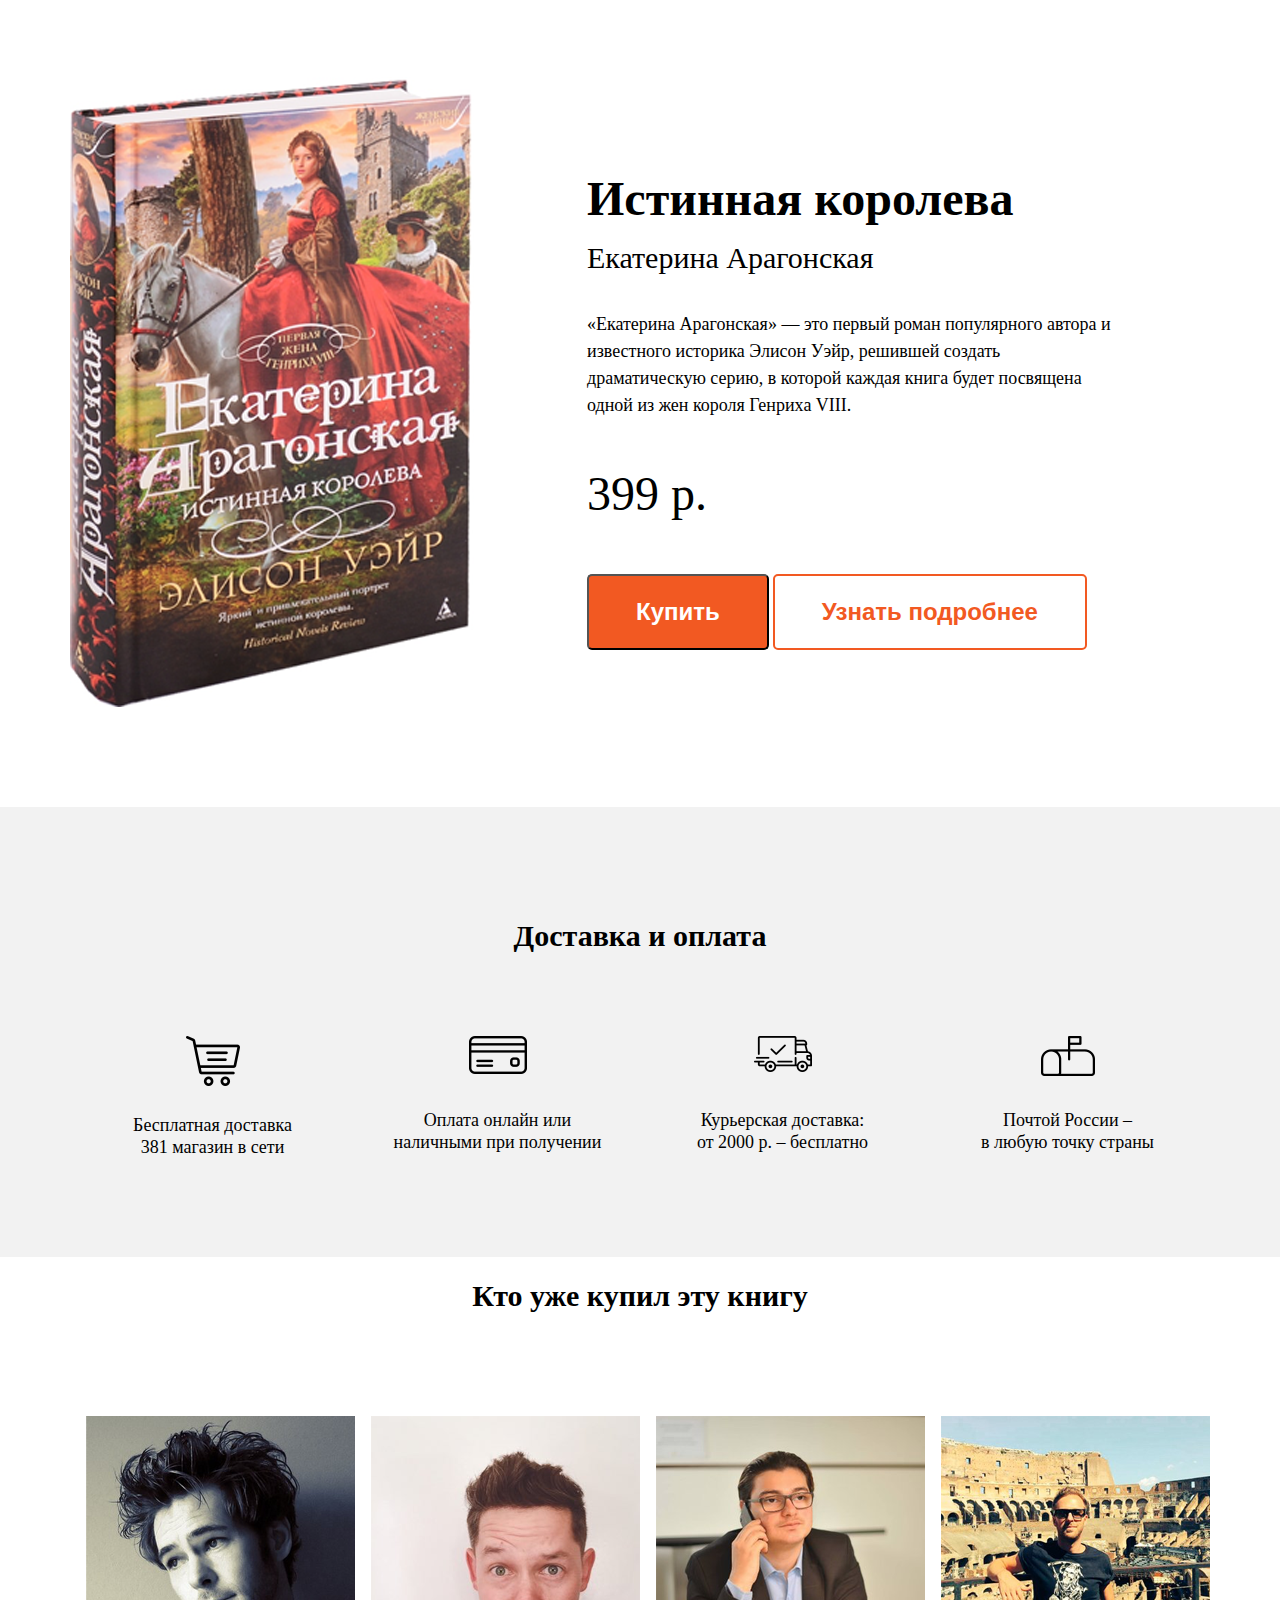
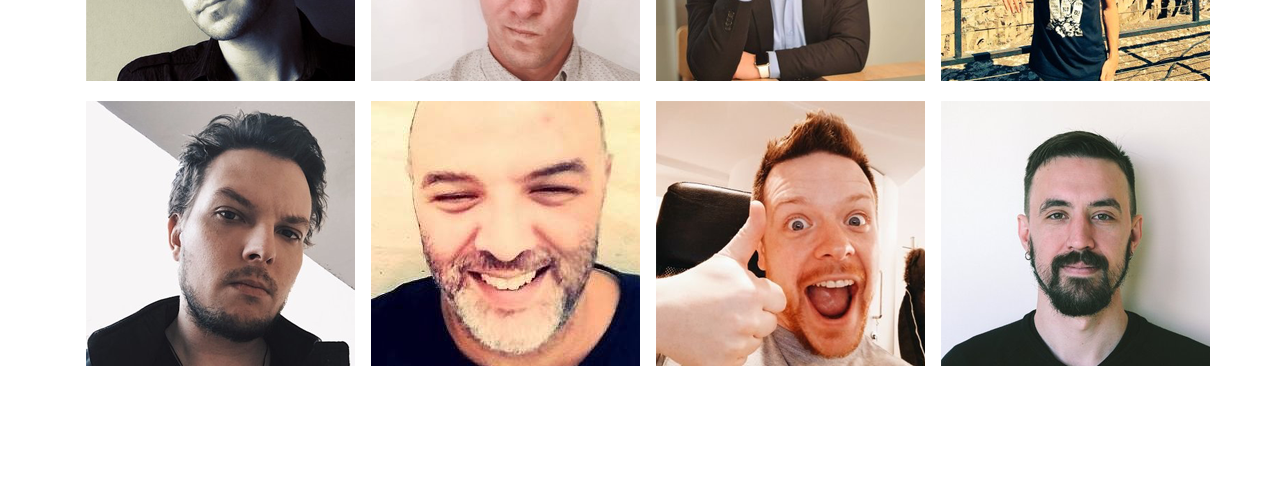
==== glo_lesson_7/index.html @ 20ae9f2a "copied from glo_lesson_5" ====
<!DOCTYPE html>
<html lang="ru">
<head>
    <meta charset="UTF-8">
    <meta name="viewport" content="width=device-width, initial-scale=1.0">
    <title>Истинная королева - Екатерина Арагонская</title>
    <link rel="stylesheet" href="css/normalize.css">
    <link rel="stylesheet" href="css/style.css">
</head>
<body>
    <header class="header">
        <div class="container">
            <div class="header-img">
                <img src="img/header.png" alt="header">
            </div>
            <!-- /.header-img -->
            <div class="header-text">

                <h1 class="header-text__title">Истинная королева</h1>
                <div class="header-text__subtitle">Екатерина Арагонская</div>
                <p class="header-text__descr">«Екатерина Арагонская» — это первый роман 
                    популярного автора и известного историка Элисон Уэйр, решившей создать
                    драматическую серию, в которой каждая книга будет посвящена одной из
                    жен короля Генриха VIII.
                </p>

                <div class="header-text__price">399 р.</div>

                <button class="button">Купить</button>
                <button class="button button-o">Узнать подробнее</button>
            </div>
            <!-- /.header-text -->
        </div>
        <!-- /.container -->
    </header>
    <!-- /.header -->

    <section class="features">
        <div class="container">
            <h2 class="section-title">Доставка и оплата</h2>
            <!-- /.section-title -->

            <div class="features-wrap">
                <div class="features-block">
                    <div class="features-block__img">
                        <img src="img/Shopping cart.png" alt="shopping_cart">
                    </div>
                    <div class="features-block__text">Бесплатная доставка <br> 381 магазин в сети</div>
                </div>
                <!-- /.features-block -->
    
                <div class="features-block">
                    <div class="features-block__img">
                        <img src="img/Credit card.png" alt="credit_card">
                    </div>
                    <div class="features-block__text">Оплата онлайн или <br> наличными при получении</div>
                </div>
                <!-- /.features-block -->
    
                <div class="features-block">
                    <div class="features-block__img">
                        <img src="img/Shipped копия 2.png" alt="shipped">
                    </div>
                    <div class="features-block__text">Курьерская доставка: <br> от 2000 р. – бесплатно</div>
                </div>
                <!-- /.features-block -->
    
                <div class="features-block">
                    <div class="features-block__img">
                        <img src="img/Mailbox.png" alt="mailbox">
                    </div>
                    <div class="features-block__text">Почтой России – <br> в любую точку страны</div>
                </div>
                <!-- /.features-block -->

            </div>
            <!-- /.features-wrap -->

        </div>
    </section>
    <!-- /.features -->

    <section class="customers">
        <div class="container">
            <h2 class="section-title">Кто уже купил эту книгу</h2>
            <!-- /.section-title -->

            <div class="customers-wrap">
                <div class="customer-block">
                    <div class="customer-block__img">
                        <img src="img/photo1.png" alt="photo">
                    </div>
                    <!-- /.customer-block__img -->
                </div>
                <!-- /.customer-block -->

                <div class="customer-block">
                    <div class="customer-block__img">
                        <img src="img/photo2.png" alt="photo">
                    </div>
                    <!-- /.customer-block__img -->
                </div>
                <!-- /.customer-block -->

                <div class="customer-block">
                    <div class="customer-block__img">
                        <img src="img/photo3.png" alt="photo">
                    </div>
                    <!-- /.customer-block__img -->
                </div>
                <!-- /.customer-block -->

                <div class="customer-block">
                    <div class="customer-block__img">
                        <img src="img/photo4.png" alt="photo">
                    </div>
                    <!-- /.customer-block__img -->
                </div>
                <!-- /.customer-block -->

                <div class="customer-block">
                    <div class="customer-block__img">
                        <img src="img/photo5.png" alt="photo">
                    </div>
                    <!-- /.customer-block__img -->
                </div>
                <!-- /.customer-block -->

                <div class="customer-block">
                    <div class="customer-block__img">
                        <img src="img/photo6.png" alt="photo">
                    </div>
                    <!-- /.customer-block__img -->
                </div>
                <!-- /.customer-block -->

                <div class="customer-block">
                    <div class="customer-block__img">
                        <img src="img/photo7.png" alt="photo">
                    </div>
                    <!-- /.customer-block__img -->
                </div>
                <!-- /.customer-block -->

                <div class="customer-block">
                    <div class="customer-block__img">
                        <img src="img/photo8.png" alt="photo">
                    </div>
                    <!-- /.customer-block__img -->
                </div>
                <!-- /.customer-block -->

            </div>
            <!-- /.customers-wrap -->

        </div>
        <!-- /.container -->
    </section>
    <!-- /.customers -->

</body>
</html>
---- glo_lesson_7/css/style.css ----
body {
    font-family: Tahoma;
}
button:focus {
    outline: none;
}
.container {
    width: 1140px;
    margin-left: auto;
    margin-right: auto;
}
.header {
    padding-top: 77px;
    padding-bottom: 96px;
    
}
.header-img {
    display: inline-block;
    width: 45%;
    vertical-align: middle;
}
.header-text {
    display: inline-block;
    width: 54%;
    vertical-align: middle;
}
.header-text__title {
    font-size: 48px;
    font-weight: 700;
    margin-bottom: 15px;
}
.header-text__subtitle {
    font-size: 30px;
    font-weight: 400;
    margin-bottom: 35px;
}
.header-text__descr {
    font-size: 18px;
    font-weight: 400;
    line-height: 27px;
    max-width: 530px;
    margin-bottom: 47px;
}
.header-text__price {
    font-size: 48px;
    font-weight: 400;
    margin-bottom: 53px;
}
.button {
    border-radius: 5px;
    background-color: #f25922;
    font-size: 24px;
    font-weight: 700;
    color: #ffffff;
    padding: 22px 47px;
}
.button-o {
    color: #f25922;
    background-color: transparent;
    border: 2px solid #f25922;
}
.section-title {
    margin-bottom: 87px;
    font-size: 30px;
    font-weight: 700;
    line-height: 27px;
    text-align: center;
}
.features {
    padding-top: 90px;
    padding-bottom: 99px;
    background-color: #f2f2f2;
}
.features-wrap::after {
    content: '';
    display: table;
    clear: both;
}
.features-block {
    /* display: inline-block; */
    text-align: center;
    width: 25%;
    float: left;
}
.features-block__img {
    min-height: 50px;
    margin-bottom: 23px;
}
.features-block__text {
    font-size: 18px;
    font-weight: 400;
    line-height: 22px;
}
.customers-wrap {
    margin-bottom: 111px;
}
.customers-wrap::after {
    content: '';
    display: table;
    clear: both;
}
.customer-block {
    float: left;
    position: relative;
    overflow: hidden;
    width: 25%;
    height: 285px;
}
.customer-block img {
    position: absolute;
    margin: 20px 16px;
}
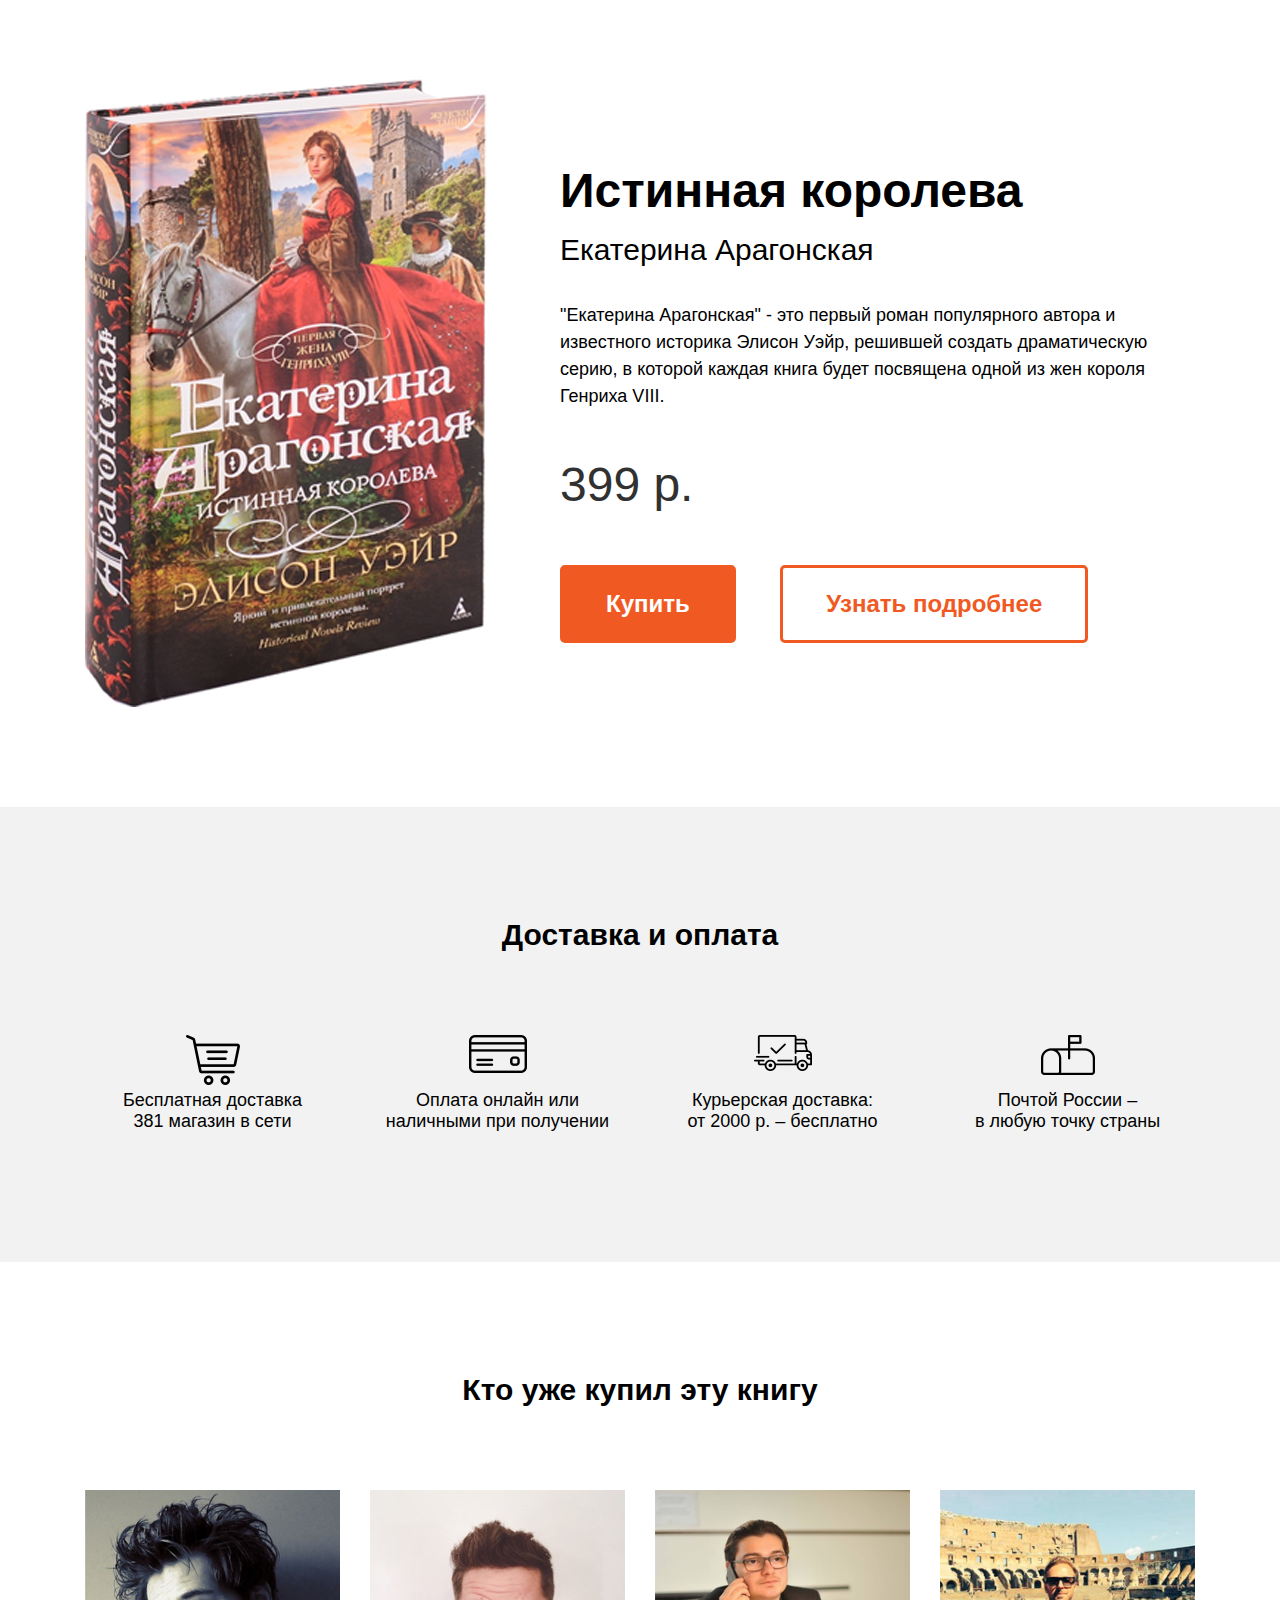
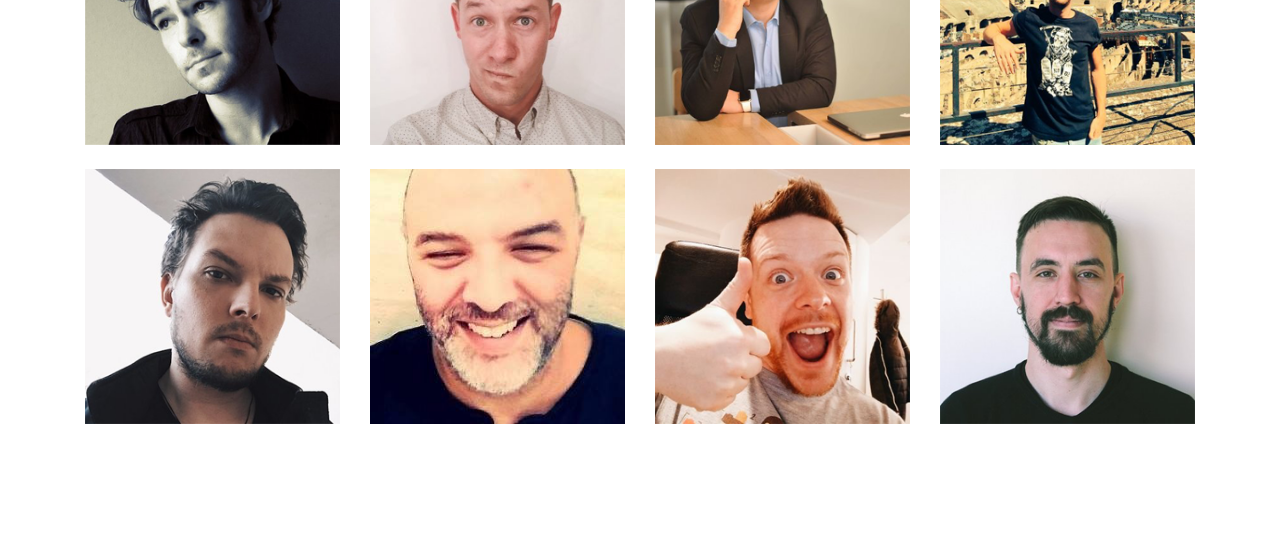
==== commit ec9f5fdd: "Added additional task" ====
--- a/glo_lesson_7/index.html
+++ b/glo_lesson_7/index.html
@@ -4,78 +4,87 @@
     <meta charset="UTF-8">
     <meta name="viewport" content="width=device-width, initial-scale=1.0">
     <title>Истинная королева - Екатерина Арагонская</title>
-    <link rel="stylesheet" href="css/normalize.css">
+    <link rel="stylesheet" href="css/bootstrap-grid.min.css">
     <link rel="stylesheet" href="css/style.css">
 </head>
 <body>
     <header class="header">
         <div class="container">
-            <div class="header-img">
-                <img src="img/header.png" alt="header">
+            <div class="row align-items-center">
+                <div class="col-12 col-lg-5">
+                    <img src="img/header.png" alt="book">
+                </div>
+                <!-- /.col-5 -->
+                <div class="col-12 col-lg-7">
+                    <div class="header-text">
+                        <h1 class="header-text__title">Истинная королева</h1>
+                        <div class="header-text__subtitle">Екатерина Арагонская</div>
+                        <p class="header-text__descr">
+                            "Екатерина Арагонская" - это первый роман популярного автора и известного историка
+                            Элисон Уэйр, решившей создать драматическую серию, в которой каждая книга будет
+                            посвящена одной из жен короля Генриха VIII.
+                        </p>
+                        <div class="header-text__price">399 р.</div>
+                        <div class="header-text__buttons">
+                            <button class="button">Купить</button>
+                            <button class="button button-o">Узнать подробнее</button>
+                        </div>
+                    </div>
+                    <!-- /.header-text -->
+                </div>
+                <!-- /.col-7 -->
             </div>
-            <!-- /.header-img -->
-            <div class="header-text">
-
-                <h1 class="header-text__title">Истинная королева</h1>
-                <div class="header-text__subtitle">Екатерина Арагонская</div>
-                <p class="header-text__descr">«Екатерина Арагонская» — это первый роман 
-                    популярного автора и известного историка Элисон Уэйр, решившей создать
-                    драматическую серию, в которой каждая книга будет посвящена одной из
-                    жен короля Генриха VIII.
-                </p>
-
-                <div class="header-text__price">399 р.</div>
-
-                <button class="button">Купить</button>
-                <button class="button button-o">Узнать подробнее</button>
-            </div>
-            <!-- /.header-text -->
+            <!-- /.row -->
         </div>
         <!-- /.container -->
     </header>
-    <!-- /.header -->
 
     <section class="features">
         <div class="container">
             <h2 class="section-title">Доставка и оплата</h2>
-            <!-- /.section-title -->
-
-            <div class="features-wrap">
-                <div class="features-block">
-                    <div class="features-block__img">
-                        <img src="img/Shopping cart.png" alt="shopping_cart">
+            <div class="row">
+                <div class="col-12 col-md-6 col-lg-3">
+                    <div class="features__img">
+                        <img src="img/Shopping cart.png" alt="cart">
                     </div>
-                    <div class="features-block__text">Бесплатная доставка <br> 381 магазин в сети</div>
+                    <div class="features__text">
+                        Бесплатная доставка <br>
+                        381 магазин в сети
+                    </div>
                 </div>
-                <!-- /.features-block -->
-    
-                <div class="features-block">
-                    <div class="features-block__img">
-                        <img src="img/Credit card.png" alt="credit_card">
+                <!-- /.col-3-->
+                <div class="col-12 col-md-6 col-lg-3">
+                    <div class="features__img">
+                        <img src="img/Credit card.png" alt="card">
                     </div>
-                    <div class="features-block__text">Оплата онлайн или <br> наличными при получении</div>
+                    <div class="features__text">
+                        Оплата онлайн или <br> 
+                        наличными при получении
+                    </div>
                 </div>
-                <!-- /.features-block -->
-    
-                <div class="features-block">
-                    <div class="features-block__img">
-                        <img src="img/Shipped копия 2.png" alt="shipped">
+                <!-- /.col-3-->
+                <div class="col-12 col-md-6 col-lg-3">
+                    <div class="features__img">
+                        <img src="img/Shipped копия 2.png" alt="cart">
                     </div>
-                    <div class="features-block__text">Курьерская доставка: <br> от 2000 р. – бесплатно</div>
+                    <div class="features__text">
+                        Курьерская доставка: <br> 
+                        от 2000 р. – бесплатно
+                    </div>
                 </div>
-                <!-- /.features-block -->
-    
-                <div class="features-block">
-                    <div class="features-block__img">
-                        <img src="img/Mailbox.png" alt="mailbox">
+                <!-- /.col-3-->
+                <div class="col-12 col-md-6 col-lg-3">
+                    <div class="features__img">
+                        <img src="img/Mailbox.png" alt="cart">
                     </div>
-                    <div class="features-block__text">Почтой России – <br> в любую точку страны</div>
+                    <div class="features__text">
+                        Почтой России – <br> 
+                        в любую точку страны
+                    </div>
                 </div>
-                <!-- /.features-block -->
-
+                <!-- /.col-3-->
             </div>
-            <!-- /.features-wrap -->
-
+            <!-- /.row -->
         </div>
     </section>
     <!-- /.features -->
@@ -83,80 +92,61 @@
     <section class="customers">
         <div class="container">
             <h2 class="section-title">Кто уже купил эту книгу</h2>
-            <!-- /.section-title -->
-
-            <div class="customers-wrap">
-                <div class="customer-block">
-                    <div class="customer-block__img">
+            <div class="row">
+                <div class="col-12 col-md-6 col-lg-3">
+                    <div class="customer__img">
                         <img src="img/photo1.png" alt="photo">
                     </div>
-                    <!-- /.customer-block__img -->
                 </div>
-                <!-- /.customer-block -->
-
-                <div class="customer-block">
-                    <div class="customer-block__img">
+                <!-- /.col-3 -->
+                <div class="col-12 col-md-6 col-lg-3">
+                    <div class="customer__img">
                         <img src="img/photo2.png" alt="photo">
                     </div>
-                    <!-- /.customer-block__img -->
                 </div>
-                <!-- /.customer-block -->
-
-                <div class="customer-block">
-                    <div class="customer-block__img">
+                <!-- /.col-3 -->
+                <div class="col-12 col-md-6 col-lg-3">
+                    <div class="customer__img">
                         <img src="img/photo3.png" alt="photo">
                     </div>
-                    <!-- /.customer-block__img -->
                 </div>
-                <!-- /.customer-block -->
-
-                <div class="customer-block">
-                    <div class="customer-block__img">
+                <!-- /.col-3 -->
+                <div class="col-12 col-md-6 col-lg-3">
+                    <div class="customer__img">
                         <img src="img/photo4.png" alt="photo">
                     </div>
-                    <!-- /.customer-block__img -->
                 </div>
-                <!-- /.customer-block -->
-
-                <div class="customer-block">
-                    <div class="customer-block__img">
+                <!-- /.col-3 -->
+                <div class="col-12 col-md-6 col-lg-3">
+                    <div class="customer__img">
                         <img src="img/photo5.png" alt="photo">
                     </div>
-                    <!-- /.customer-block__img -->
                 </div>
-                <!-- /.customer-block -->
-
-                <div class="customer-block">
-                    <div class="customer-block__img">
+                <!-- /.col-3 -->
+                <div class="col-12 col-md-6 col-lg-3">
+                    <div class="customer__img">
                         <img src="img/photo6.png" alt="photo">
                     </div>
-                    <!-- /.customer-block__img -->
                 </div>
-                <!-- /.customer-block -->
-
-                <div class="customer-block">
-                    <div class="customer-block__img">
+                <!-- /.col-3 -->
+                <div class="col-12 col-md-6 col-lg-3">
+                    <div class="customer__img">
                         <img src="img/photo7.png" alt="photo">
                     </div>
-                    <!-- /.customer-block__img -->
                 </div>
-                <!-- /.customer-block -->
-
-                <div class="customer-block">
-                    <div class="customer-block__img">
+                <!-- /.col-3 -->
+                <div class="col-12 col-md-6 col-lg-3">
+                    <div class="customer__img">
                         <img src="img/photo8.png" alt="photo">
                     </div>
-                    <!-- /.customer-block__img -->
                 </div>
-                <!-- /.customer-block -->
-
+                <!-- /.col-3 -->
             </div>
-            <!-- /.customers-wrap -->
-
+            <!-- /.row -->
         </div>
         <!-- /.container -->
     </section>
     <!-- /.customers -->
-
+    
 </body>
 </html>--- a/glo_lesson_7/css/style.css
+++ b/glo_lesson_7/css/style.css
@@ -1,112 +1,92 @@
 body {
-    font-family: Tahoma;
+    margin: 0;
+    font-family: 'Tahoma', sans-serif;
+    color: #000;
 }
-button:focus {
-    outline: none;
+
+img {
+    max-width: 100%;
 }
-.container {
-    width: 1140px;
-    margin-left: auto;
-    margin-right: auto;
-}
+
 .header {
     padding-top: 77px;
     padding-bottom: 96px;
-    
 }
-.header-img {
-    display: inline-block;
-    width: 45%;
-    vertical-align: middle;
-}
-.header-text {
-    display: inline-block;
-    width: 54%;
-    vertical-align: middle;
-}
+
 .header-text__title {
+    margin-bottom: 15px;
     font-size: 48px;
     font-weight: 700;
-    margin-bottom: 15px;
 }
+
 .header-text__subtitle {
+    margin-bottom: 35px;
     font-size: 30px;
     font-weight: 400;
-    margin-bottom: 35px;
 }
+
 .header-text__descr {
+    margin-bottom: 47px;
     font-size: 18px;
     font-weight: 400;
     line-height: 27px;
-    max-width: 530px;
-    margin-bottom: 47px;
 }
+
 .header-text__price {
+    margin-bottom: 53px;
+    color: #313131;
     font-size: 48px;
     font-weight: 400;
-    margin-bottom: 53px;
 }
+
 .button {
+    margin-bottom: 15px;
+    border: 3px solid #f05a22;
     border-radius: 5px;
-    background-color: #f25922;
+    background-color: #f05a22;
+    color: #fff;
+    padding: 22px 43px;
     font-size: 24px;
     font-weight: 700;
-    color: #ffffff;
-    padding: 22px 47px;
+    margin-right: 40px;
 }
 .button-o {
-    color: #f25922;
     background-color: transparent;
-    border: 2px solid #f25922;
+    border: 3px solid #f05a22;
+    color: #f05a22;
 }
+
+.features {
+    background-color: #f2f2f2;
+    padding-top: 89px;
+    padding-bottom: 100px;
+    text-align: center;
+}
+
 .section-title {
     margin-bottom: 87px;
     font-size: 30px;
     font-weight: 700;
     line-height: 27px;
+}
+
+.features__img {
+    min-height: 55px;
+}
+
+.features__text {
+    margin-bottom: 30px;
+    font-size: 18px;
+    font-weight: 400;
+}
+
+.customers {
+    /* background-color: #f2f2f2; */
+    padding-top: 89px;
+    padding-bottom: 100px;
     text-align: center;
 }
-.features {
-    padding-top: 90px;
-    padding-bottom: 99px;
-    background-color: #f2f2f2;
-}
-.features-wrap::after {
-    content: '';
-    display: table;
-    clear: both;
-}
-.features-block {
-    /* display: inline-block; */
-    text-align: center;
-    width: 25%;
-    float: left;
-}
-.features-block__img {
-    min-height: 50px;
-    margin-bottom: 23px;
-}
-.features-block__text {
-    font-size: 18px;
-    font-weight: 400;
-    line-height: 22px;
-}
-.customers-wrap {
-    margin-bottom: 111px;
-}
-.customers-wrap::after {
-    content: '';
-    display: table;
-    clear: both;
-}
-.customer-block {
-    float: left;
-    position: relative;
-    overflow: hidden;
-    width: 25%;
-    height: 285px;
-}
-.customer-block img {
-    position: absolute;
-    margin: 20px 16px;
+
+.customer__img {
+    margin-bottom: 20px;
 }